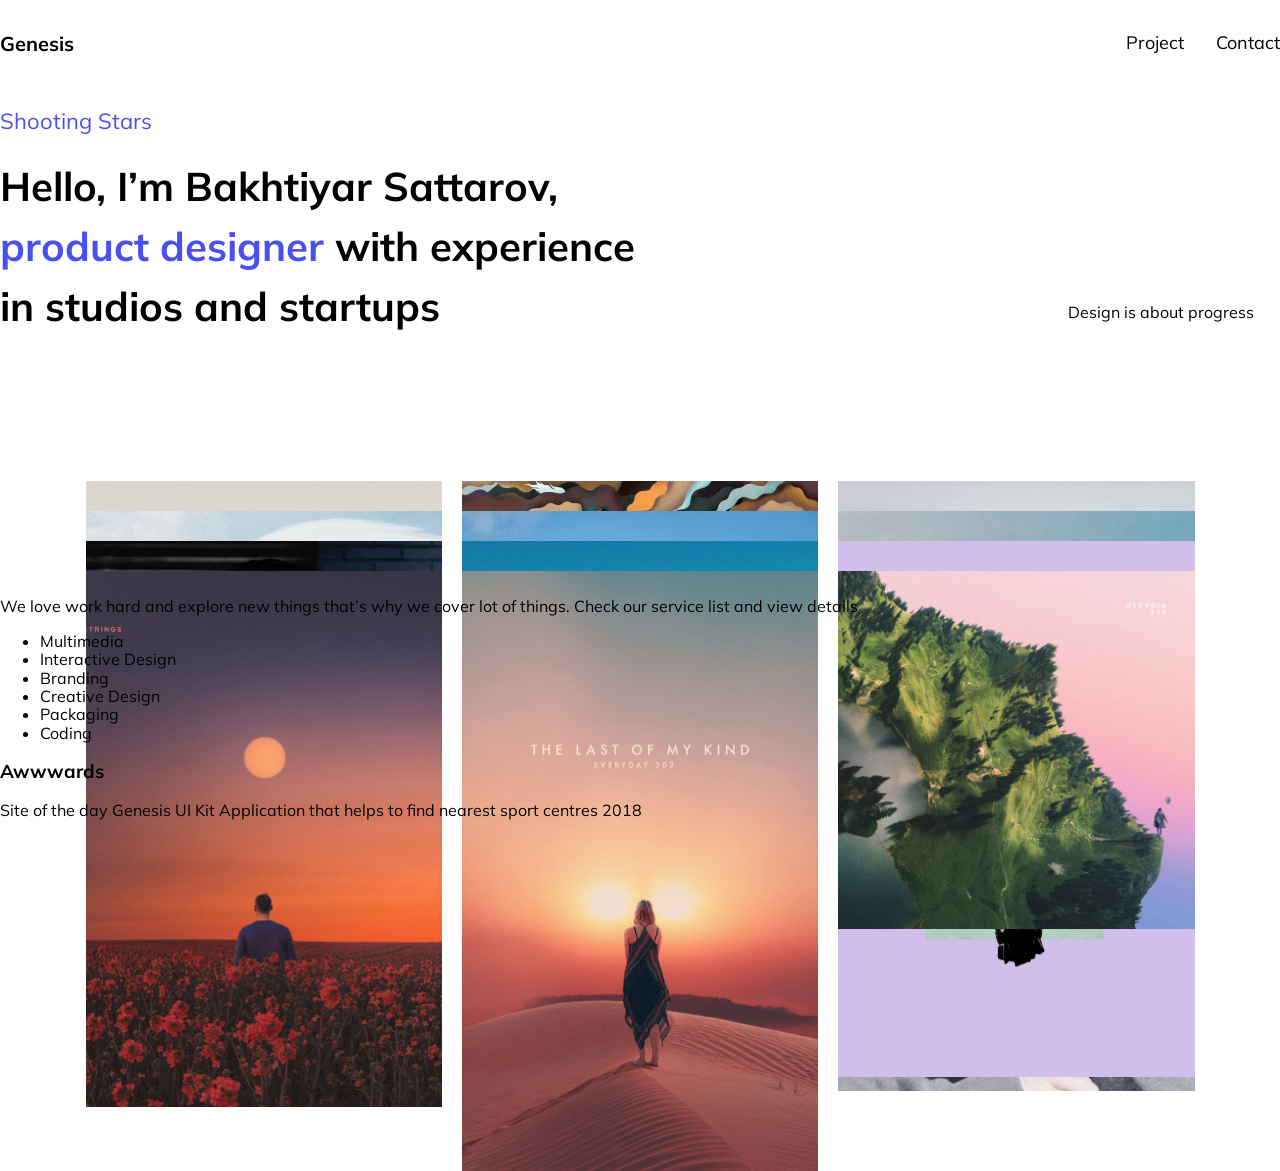
==== index.html @ d1bffe89 "fsdv" ====
<!DOCTYPE html>
<html lang="en">
<head>
    <meta charset="UTF-8">
    <meta name="viewport" content="width=device-width, initial-scale=1.0">
    <title>Genesis portfolio</title>
    <link rel="preconnect" href="https://fonts.googleapis.com">
    <link rel="preconnect" href="https://fonts.googleapis.com">
<link rel="preconnect" href="https://fonts.gstatic.com" crossorigin>
<link href="https://fonts.googleapis.com/css2?family=Montserrat:ital,wght@0,100..900;1,100..900&family=Mulish:ital,wght@0,200..1000;1,200..1000&family=Poppins:ital,wght@0,100;0,200;0,300;0,400;0,500;0,600;0,700;0,800;0,900;1,100;1,200;1,300;1,400;1,500;1,600;1,700;1,800;1,900&family=Ramaraja&family=Roboto:ital,wght@0,100..900;1,100..900&display=swap" rel="stylesheet"><link rel="preconnect" href="https://fonts.gstatic.com" crossorigin>
    <link href="https://fonts.googleapis.com/css2?family=Montserrat:ital,wght@0,100..900;1,100..900&family=Mulish:ital,wght@0,200..1000;1,200..1000&family=Poppins:ital,wght@0,100;0,200;0,300;0,400;0,500;0,600;0,700;0,800;0,900;1,100;1,200;1,300;1,400;1,500;1,600;1,700;1,800;1,900&family=Ramaraja&family=Roboto:ital,wght@0,100..900;1,100..900&display=swap" rel="stylesheet">
    <link rel="stylesheet" href="styles/normalize.css">
    <link rel="stylesheet" href="styles/index.css">
    
  
</head>
<body>
    <nav class="main-nav">
        <div class="container nav-inner">
        <div class="logo">Genesis</div>
        <ul class="nav-links">
            <li><a href="about.html">Project</a></li>
            <li><a href="contact.html">Contact</a></li>
        </ul>
        </div>
    </nav>
    <main class="container">
        <section class="hero">
            <div class="hero-left">
                <p class="subtitle">Shooting Stars</p>
                <h1>Hello, I’m Bakhtiyar Sattarov,<span>
                product designer</span> with experience
                in studios and startups</h1>
            </div>
       
           <div class="hero-right">
            <p>Design is about progress </p>
           </div>
        </section>
        <section class="gallery">
            <div class="main">
            <div class="grid">
                <img class="img1" src="images/img1.png">
                <img class="img2" src="images/img2.png">
                <img class="img3" src="images/img3.png">
                <img class="img4" src="images/img4.png">
                <img class="img5" src="images/img5.png">
                <img class="img6" src="images/img6.png">
                <img class="img7" src="images/img7.png">
                <img class="img8" src="images/img8.png">
                <img class="img9" src="images/img9.png">
                <img class="img10" src="images/img10 (2).png">
                <img class="img11" src="images/img11.png">
                <img class="img12" src="images/img12.png">
             </div>
            </div>
        </section>
        <section class="group">
            <div class="group-top">
           
            <div class="group-text">
                <p>We love work hard and explore new things that’s why we cover lot of things. Check our service list and view details</p>
            </div>
             <div class="group-service">
             <ul>
                <li>Multimedia</li>
                <li>Interactive Design</li>
                <li>Branding</li>
                <li>Creative Design</li>
                <li>Packaging</li>
                <li>Coding</li>
             </ul>
             </div>
            
            </div>
        </section>

    <section class="awards">
        <div class="container"> 
            <div class="awards-group">
                <h3 class="awards-org">Awwwards</h3>
            <div class="award">
                <span>Site of the day</span>
                <span>Genesis UI Kit Application that helps to find nearest sport centres</span>
                <span>2018</span>
            </div></div>
        </div>
        
    

        
          
    </section>
    </main>
            
       

    
              

    
        
    
</body>
</html>
---- styles/index.css ----
body {
  margin: 0;
  font-family: "mulish", sans-serif;
  background-color: white;
}

.main {
  max-width: 1109px;
  padding: 0 23px;
  margin: 0 auto;
}

.main-nav {
  padding: 32px 0;
}

.nav-inner {
  display: flex;
  align-items: center;
  justify-content: space-between;
}

.logo {
  font-weight: 700;
  font-size: 20px;
}

.nav-links {
  display: flex;
  gap: 32px;
  list-style: none;
  padding: 0;
  margin: 0;
}

.nav-links a {
  text-decoration: none;
  color: black;
  font-size: 18px;
}

.hero {
  display: flex;
  justify-content: space-between;
  align-items: flex-start;
  margin-top: 64gipx;
  margin-bottom: 144px;
}

.hero-left {
  width: 635px;
  flex: 0 0 635px;
}

.hero-left h1 {
  font-size: 40px;
  line-height: 60px;
  margin: 0;
}

.hero-left h1 span {
  color: #4A4FF2;
}

.hero-right {
  width: 212px;
  align-self: flex-start;
  padding-top: 200px;
}

.subtitle {
  margin: 0 0 32 0px;
  font-size: 22px;
  color: #4A4FF2;
}

.gallery {
  margin-top: 144px;
}

.gallery .grid {
  display: grid;
  grid-template-columns: repeat(3, 1fr);
  grid-auto-rows: 10px;
  gap: 20px;
}

.grid img {
  width: 100%;
  height: auto;
  display: block;
}

.img1 {
  grid-column: 1;
  grid-row: span 1;
}

/*# sourceMappingURL=index.css.map */
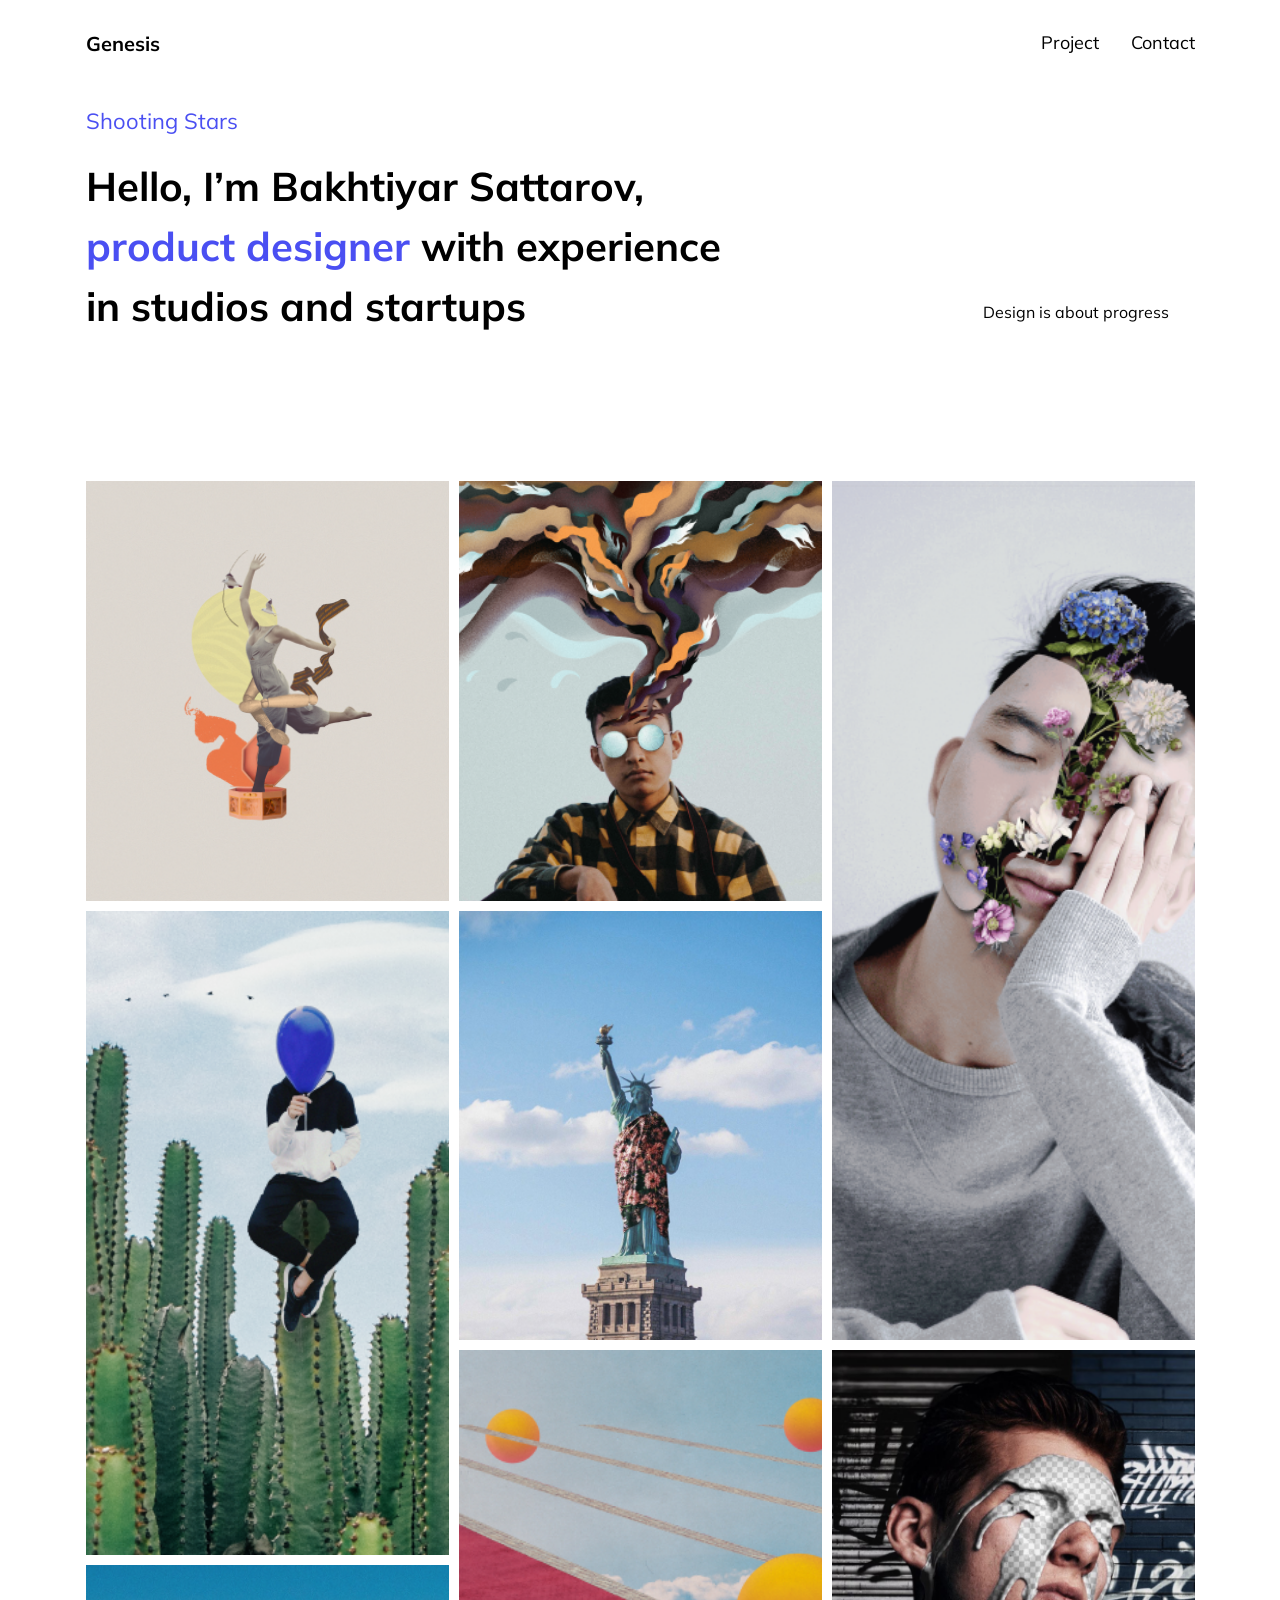
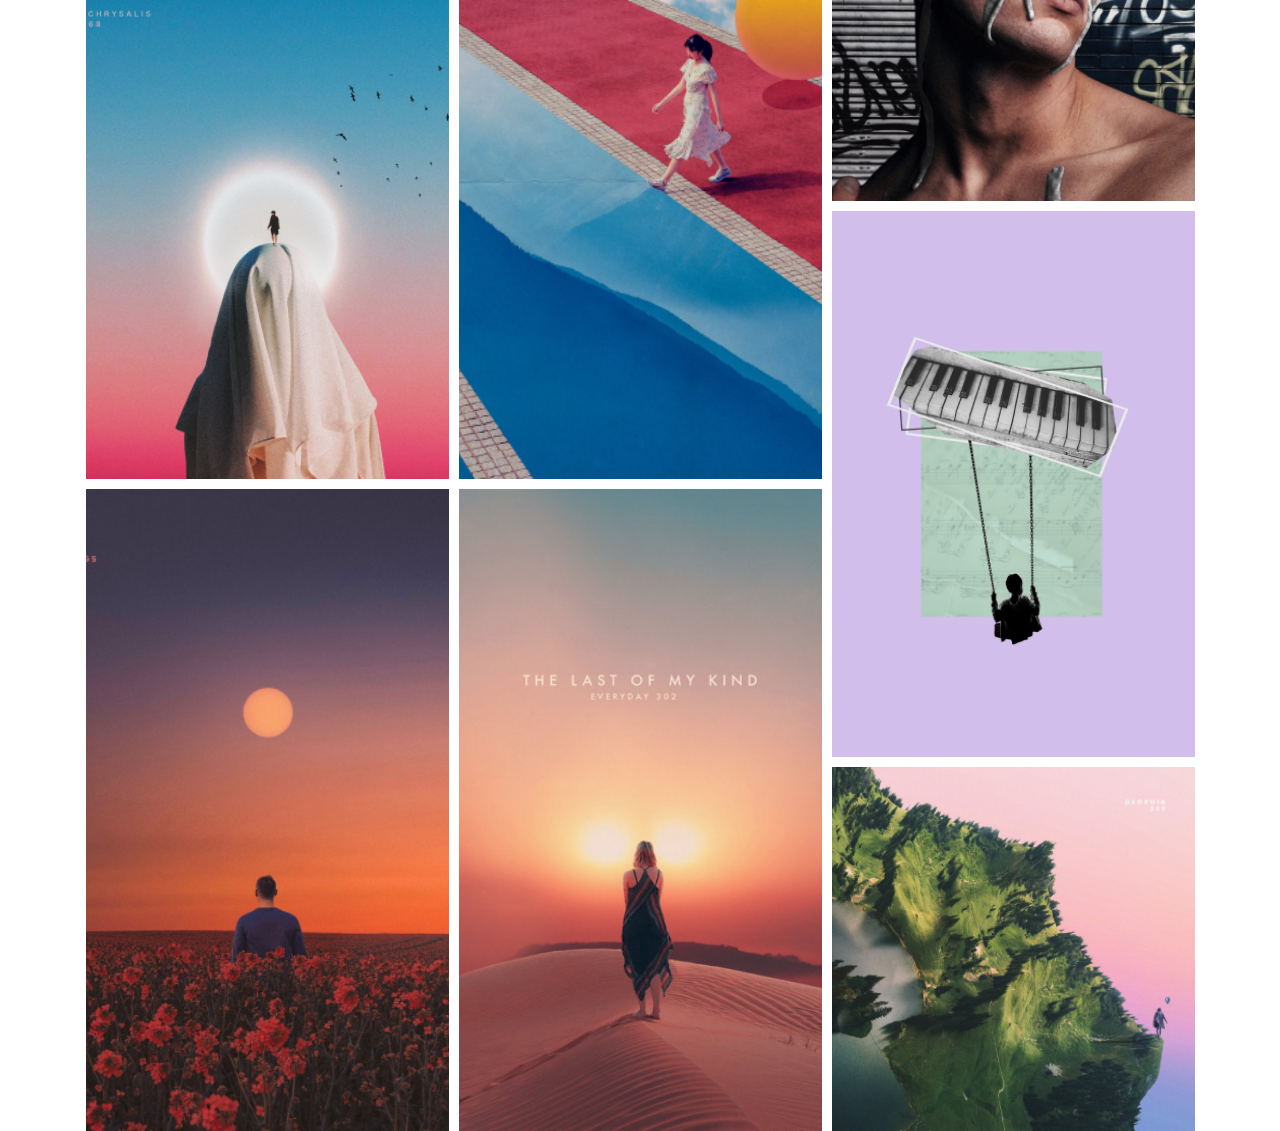
==== commit 2df70360: "improve gallery layout" ====
--- a/index.html
+++ b/index.html
@@ -26,80 +26,41 @@
     </nav>
     <main class="container">
         <section class="hero">
+            <div class="hero-inner">
             <div class="hero-left">
                 <p class="subtitle">Shooting Stars</p>
                 <h1>Hello, I’m Bakhtiyar Sattarov,<span>
                 product designer</span> with experience
                 in studios and startups</h1>
-            </div>
+            </div></div>
        
            <div class="hero-right">
             <p>Design is about progress </p>
            </div>
         </section>
-        <section class="gallery">
-            <div class="main">
-            <div class="grid">
-                <img class="img1" src="images/img1.png">
-                <img class="img2" src="images/img2.png">
-                <img class="img3" src="images/img3.png">
-                <img class="img4" src="images/img4.png">
-                <img class="img5" src="images/img5.png">
-                <img class="img6" src="images/img6.png">
-                <img class="img7" src="images/img7.png">
-                <img class="img8" src="images/img8.png">
-                <img class="img9" src="images/img9.png">
-                <img class="img10" src="images/img10 (2).png">
-                <img class="img11" src="images/img11.png">
-                <img class="img12" src="images/img12.png">
-             </div>
+
+        <section class="grid-position">
+            
+            <div class="grid-container">
+            <div class="img1"><img src="images/img1.png" alt="img"></div>
+             <div class="img2"><img src="images/img2.png" alt="img"></div>
+              <div class="img3"><img src="images/img3.png" alt="img"></div>
+               <div class="img4"><img src="images/img4.png" alt="img"></div>
+                <div class="img5"><img src="images/img5.png" alt="img"></div>
+                <div class="img6"><img src="images/img6 (3).png" alt="img"></div>
+                <div class="img7"><img src="images/img7.png" alt="img"></div>
+                <div class="img8"><img src="images/img6.png" alt="img"></div>
+                <div class="img9"><img src="images/img9.png" alt="img"></div>
+                <div class="img10"><img src="images/img10.png" alt="img"></div>
+                <div class="img11"><img src="images/img11.png" alt="img"></div>
+                <div class="img12"><img src="images/img12.png" alt="img"></div>
             </div>
         </section>
-        <section class="group">
-            <div class="group-top">
-           
-            <div class="group-text">
-                <p>We love work hard and explore new things that’s why we cover lot of things. Check our service list and view details</p>
-            </div>
-             <div class="group-service">
-             <ul>
-                <li>Multimedia</li>
-                <li>Interactive Design</li>
-                <li>Branding</li>
-                <li>Creative Design</li>
-                <li>Packaging</li>
-                <li>Coding</li>
-             </ul>
-             </div>
+    </main>
+</body>
+</html>
+
             
-            </div>
-        </section>
-
-    <section class="awards">
-        <div class="container"> 
-            <div class="awards-group">
-                <h3 class="awards-org">Awwwards</h3>
-            <div class="award">
-                <span>Site of the day</span>
-                <span>Genesis UI Kit Application that helps to find nearest sport centres</span>
-                <span>2018</span>
-            </div></div>
-        </div>
+             
         
-    
-
-        
-          
-    </section>
-    </main>
-            
-       
-
-    
-              
-
-    
-        
-    
-</body>
-</html>+      
--- a/styles/index.css
+++ b/styles/index.css
@@ -4,7 +4,7 @@
   background-color: white;
 }
 
-.main {
+.container {
   max-width: 1109px;
   padding: 0 23px;
   margin: 0 auto;
@@ -74,26 +74,85 @@
   color: #4A4FF2;
 }
 
-.gallery {
+.grid-position {
   margin-top: 144px;
+  width: 100%;
+  justify-content: center;
 }
 
-.gallery .grid {
+.grid-container {
   display: grid;
-  grid-template-columns: repeat(3, 1fr);
-  grid-auto-rows: 10px;
-  gap: 20px;
+  width: 100%;
+  grid-template-columns: repeat(9, 1fr);
+  grid-template-rows: repeat(32 1fr);
+  gap: 10px;
 }
 
-.grid img {
+.grid-container img {
   width: 100%;
-  height: auto;
+  height: 100%;
   display: block;
+  object-fit: cover;
 }
 
 .img1 {
-  grid-column: 1;
-  grid-row: span 1;
+  grid-column: 1/4;
+  grid-row: 1/2;
+}
+
+.img2 {
+  grid-column: 4/7;
+  grid-row: 1/2;
+}
+
+.img3 {
+  grid-column: 7/10;
+  grid-row: 1/3;
+}
+
+.img4 {
+  grid-column: 1/4;
+  grid-row: 2/4;
+}
+
+.img5 {
+  grid-column: 4/7;
+  grid-row: 2/3;
+}
+
+.img6 {
+  grid-column: 7/10;
+  grid-row: 3/5;
+}
+
+.img7 {
+  grid-column: 1/4;
+  grid-row: 4/6;
+}
+
+.img8 {
+  grid-column: 4/7;
+  grid-row: 3/6;
+}
+
+.img9 {
+  grid-column: 7/10;
+  grid-row: 5/7;
+}
+
+.img10 {
+  grid-column: 1/4;
+  grid-row: 6/8;
+}
+
+.img11 {
+  grid-column: 4/7;
+  grid-row: 6/8;
+}
+
+.img12 {
+  grid-column: 7/10;
+  grid-row: 7/8;
 }
 
 /*# sourceMappingURL=index.css.map */
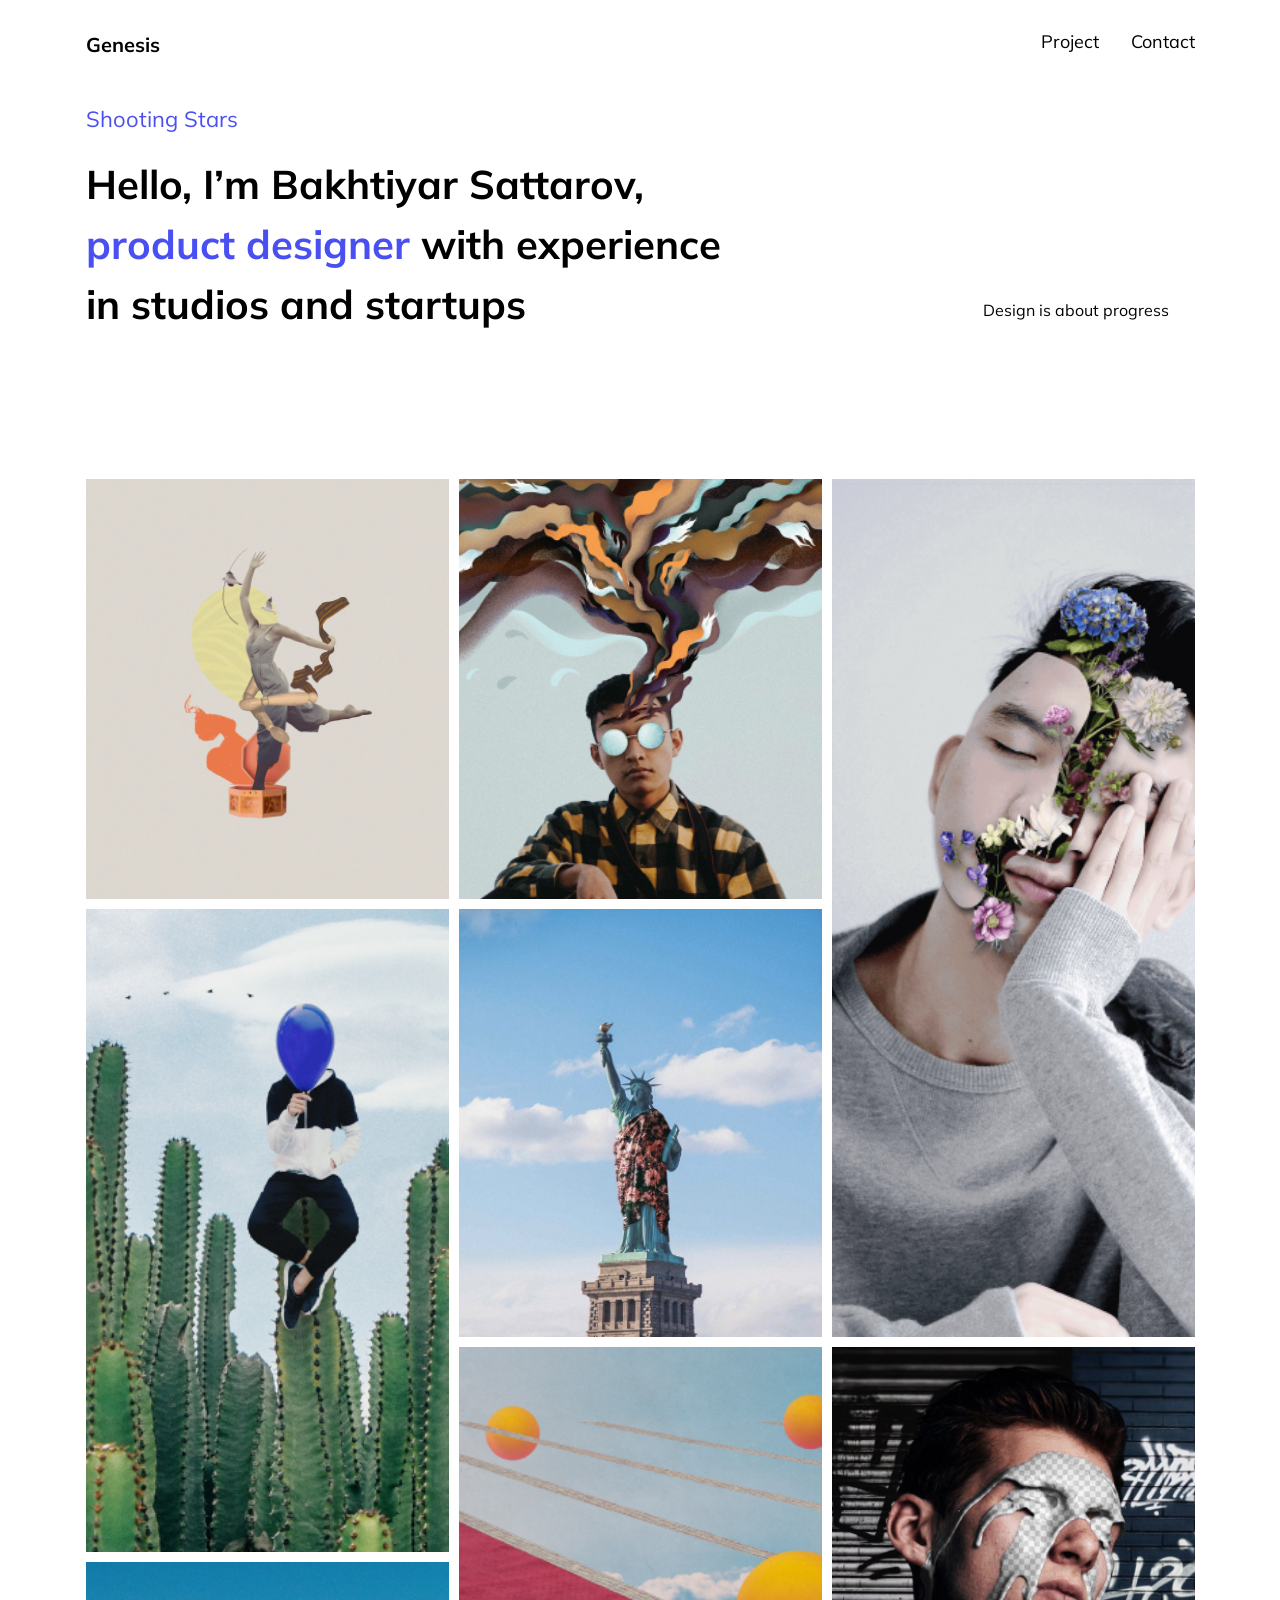
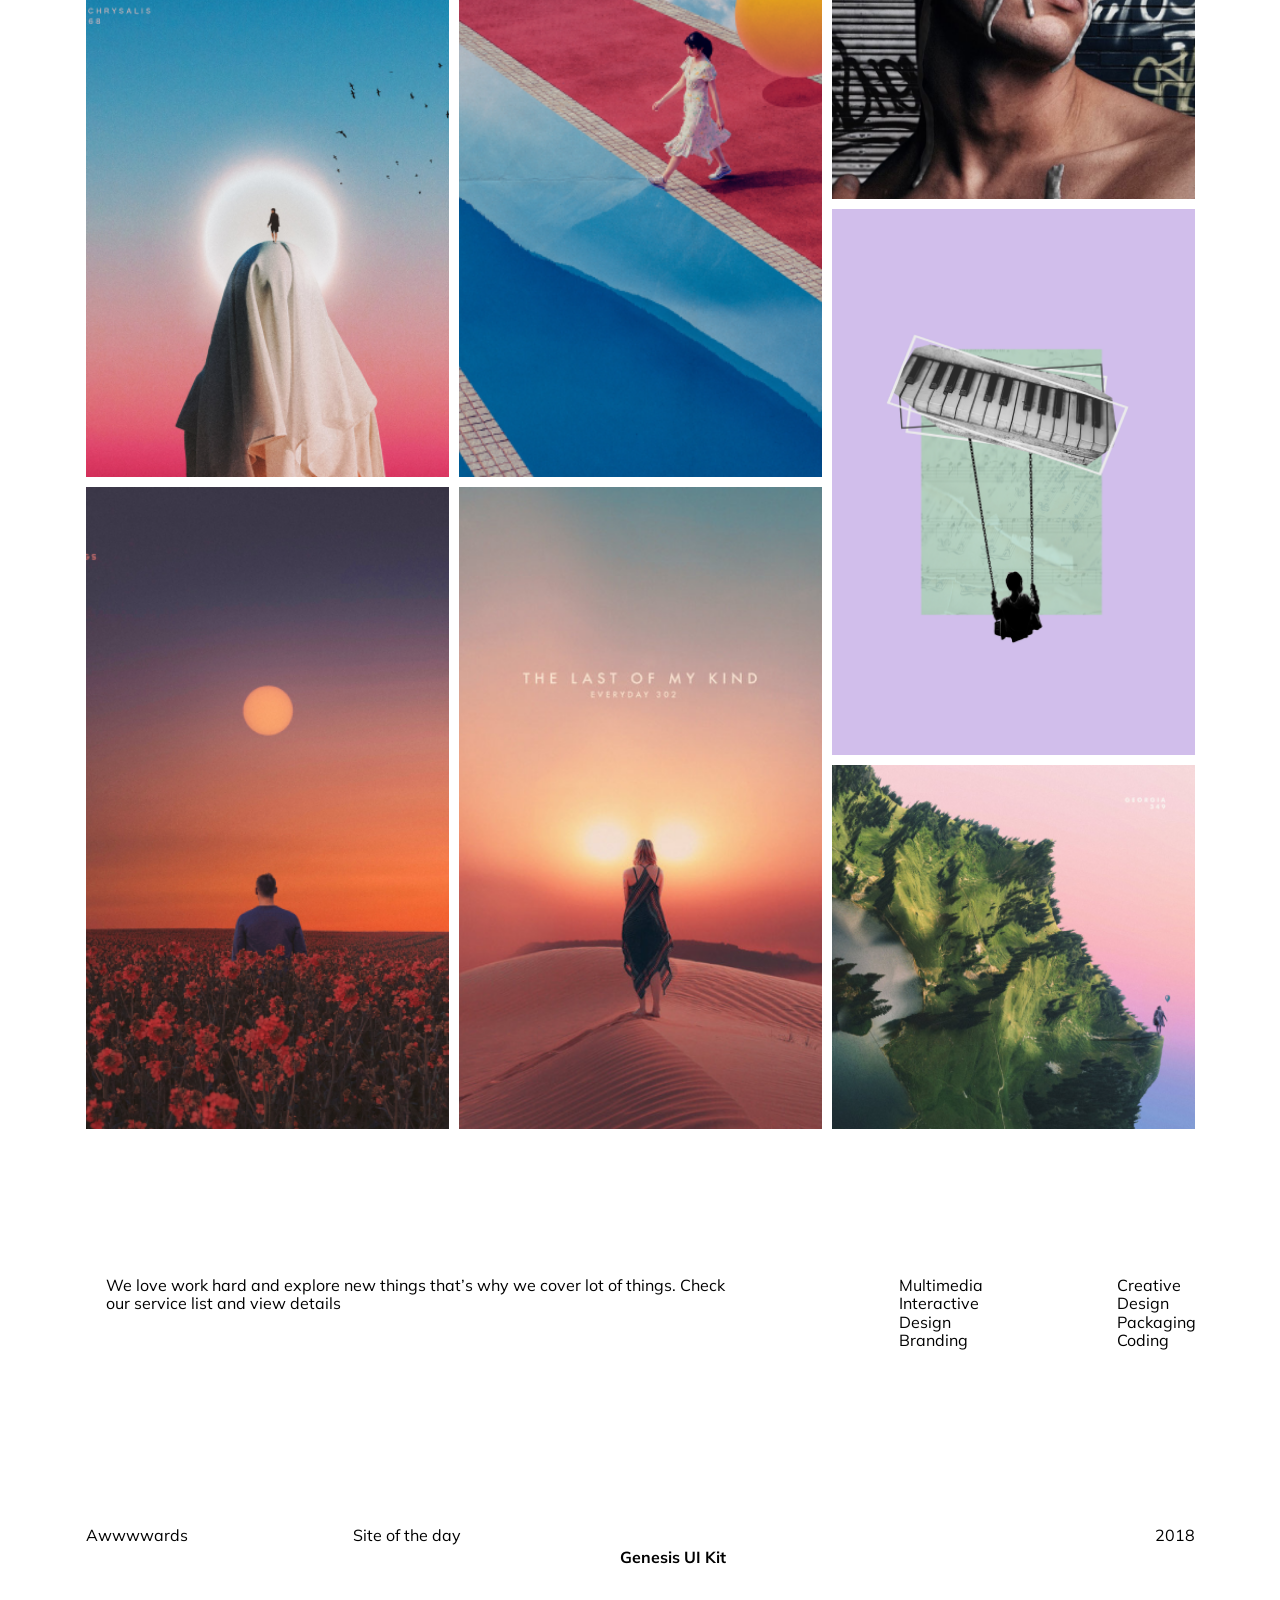
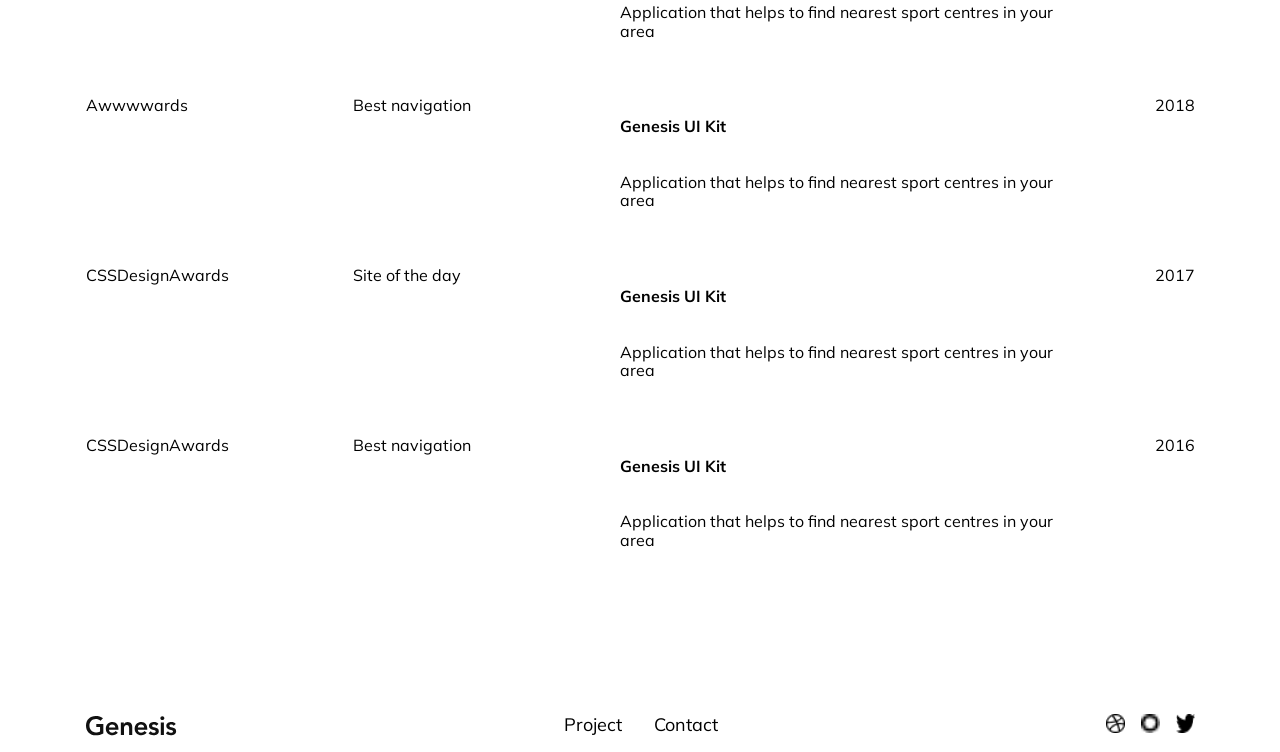
==== commit 803c1f9c: "footer and layout mostley done" ====
--- a/index.html
+++ b/index.html
@@ -55,7 +55,116 @@
                 <div class="img11"><img src="images/img11.png" alt="img"></div>
                 <div class="img12"><img src="images/img12.png" alt="img"></div>
             </div>
+       </section>
+
+
+
+
+
+
+
+
+
+         <section class="about">
+            <div class="about_text">
+                <p>We love work hard and explore new things that’s why we cover lot of things. Check our service list and view details</p>
+
+                <ul class="service1">
+                    <li>Multimedia</li>
+                    <li>Interactive Design</li>
+                    <li>Branding</li>
+                </ul>
+                <ul class="service2">
+                     <li>Creative Design</li>
+                    <li>Packaging</li>
+                    <li>Coding</li>
+                </ul>
+            </div>
+         </section>
+         
+         
+       
+        <section class="awards">
+            <div class="award-row">
+                <span class="Award-org">Awwwwards</span>
+                <span class="award-type">Site of the day</span> 
+
+                <h4>Genesis UI Kit</h4>
+                <p>Application that helps to find nearest sport centres
+                in your area</p>
+            <span class="award-year">2018</span>
+         </div>
+
+        
+         
+            <div class="award-row">
+                <span class="Award-org">Awwwwards</span>
+                <span class="award-type">Best navigation</span> 
+
+                <h4>Genesis UI Kit</h4>
+                <p>Application that helps to find nearest sport centres
+                in your area</p>
+            <span class="award-year">2018</span>
+         </div>
+         
+         
+        
+
+
+            <div class="award-row">
+                <span class="Award-org">CSSDesignAwards</span>
+                <span class="award-type">Site of the day</span> 
+
+                <h4>Genesis UI Kit</h4>
+                <p>Application that helps to find nearest sport centres
+                in your area</p>
+            <span class="award-year">2017</span>
+         </div>
+         
+        
+            <div class="award-row">
+                <span class="Award-org">CSSDesignAwards</span>
+                <span class="award-type">Best navigation</span> 
+
+                <h4>Genesis UI Kit</h4>
+                <p>Application that helps to find nearest sport centres
+                in your area</p>
+            <span class="award-year">2016</span>
+         </div>
+          
         </section>
+
+
+
+
+
+<footer class="main-footer">
+    <div class="container-footer-inner">
+        <div class="footer-logo">
+            <img src="images/Logo.svg" alt="logo">
+        </div>
+
+        <ul class="footer-links">
+            <li><a href="about.html">Project</a></li>
+            <li><a href="contact.html">Contact</a></li>
+        </ul>
+    
+        <div class="footer-social">
+            <a href="#"><img src="images/dribbble-logo.png" alt="dribbble-logo"></a>
+            <a href="#"><img src="images/Shape.png" alt="Shape-logo"></a>
+            <a href="#"><img src="images/twitter-logo-silhouette.png" alt="twitter-logo-silhouette"></a>
+        </div>
+    </div>
+</footer>
+         
+         
+         
+
+        
+
+
+
+
     </main>
 </body>
 </html>
--- a/styles/index.css
+++ b/styles/index.css
@@ -23,6 +23,8 @@
 .logo {
   font-weight: 700;
   font-size: 20px;
+  width: 90px;
+  height: 19px;
 }
 
 .nav-links {
@@ -155,4 +157,118 @@
   grid-row: 7/8;
 }
 
+.award-row {
+  display: grid;
+  grid-template-columns: 1fr 1fr 2fr 80px;
+  column-gap: 40px;
+  padding: 20px 0;
+  align-items: start;
+}
+
+.award-org {
+  grid-column: 1;
+  grid-row: 1;
+}
+
+.award-type {
+  grid-column: 2;
+  grid-row: 1;
+}
+
+.award-row h4 {
+  grid-column: 3;
+  grid-row: 1;
+}
+
+.award-row p {
+  grid-column: 3;
+  grid-row: 2;
+}
+
+.award-year {
+  grid-column: 4;
+  grid-row: 1;
+  justify-self: end;
+}
+
+.about {
+  display: grid;
+  grid-template-columns: 635px 1fr 1fr;
+  column-gap: 80px;
+  align-items: center;
+  margin-top: 91px;
+  margin-bottom: 101px;
+  min-width: 1109px;
+  padding: 40px 20px;
+}
+
+.about_text {
+  display: grid;
+  grid-template-columns: 635px auto auto;
+  gap: 94px;
+}
+
+.service1 .service2 {
+  list-style: none;
+  padding: 0;
+  margin: 0;
+  gap: 70px;
+}
+
+.service1 {
+  margin-left: 24px;
+}
+
+.container {
+  max-width: 1109px;
+  padding: 0 23px;
+  margin: 0 auto;
+}
+
+.main-footer {
+  margin-top: 114px;
+}
+
+.container-footer-inner {
+  display: flex;
+  align-items: center;
+  justify-content: space-between;
+}
+
+.footer-logo {
+  font-weight: 700;
+  font-size: 20px;
+  width: 90px;
+  height: 19px;
+}
+
+.footer-links a {
+  text-decoration: none;
+  font-weight: 67px;
+  color: black;
+  font-size: 18px;
+}
+
+.footer-links {
+  display: flex;
+  gap: 32px;
+  padding: 0;
+  margin: o;
+}
+
+ul {
+  list-style: none;
+}
+
+.footer-social {
+  display: flex;
+  gap: 16px;
+  align-items: center;
+}
+
+.footer-social img {
+  width: 19px;
+  height: 19px;
+}
+
 /*# sourceMappingURL=index.css.map */
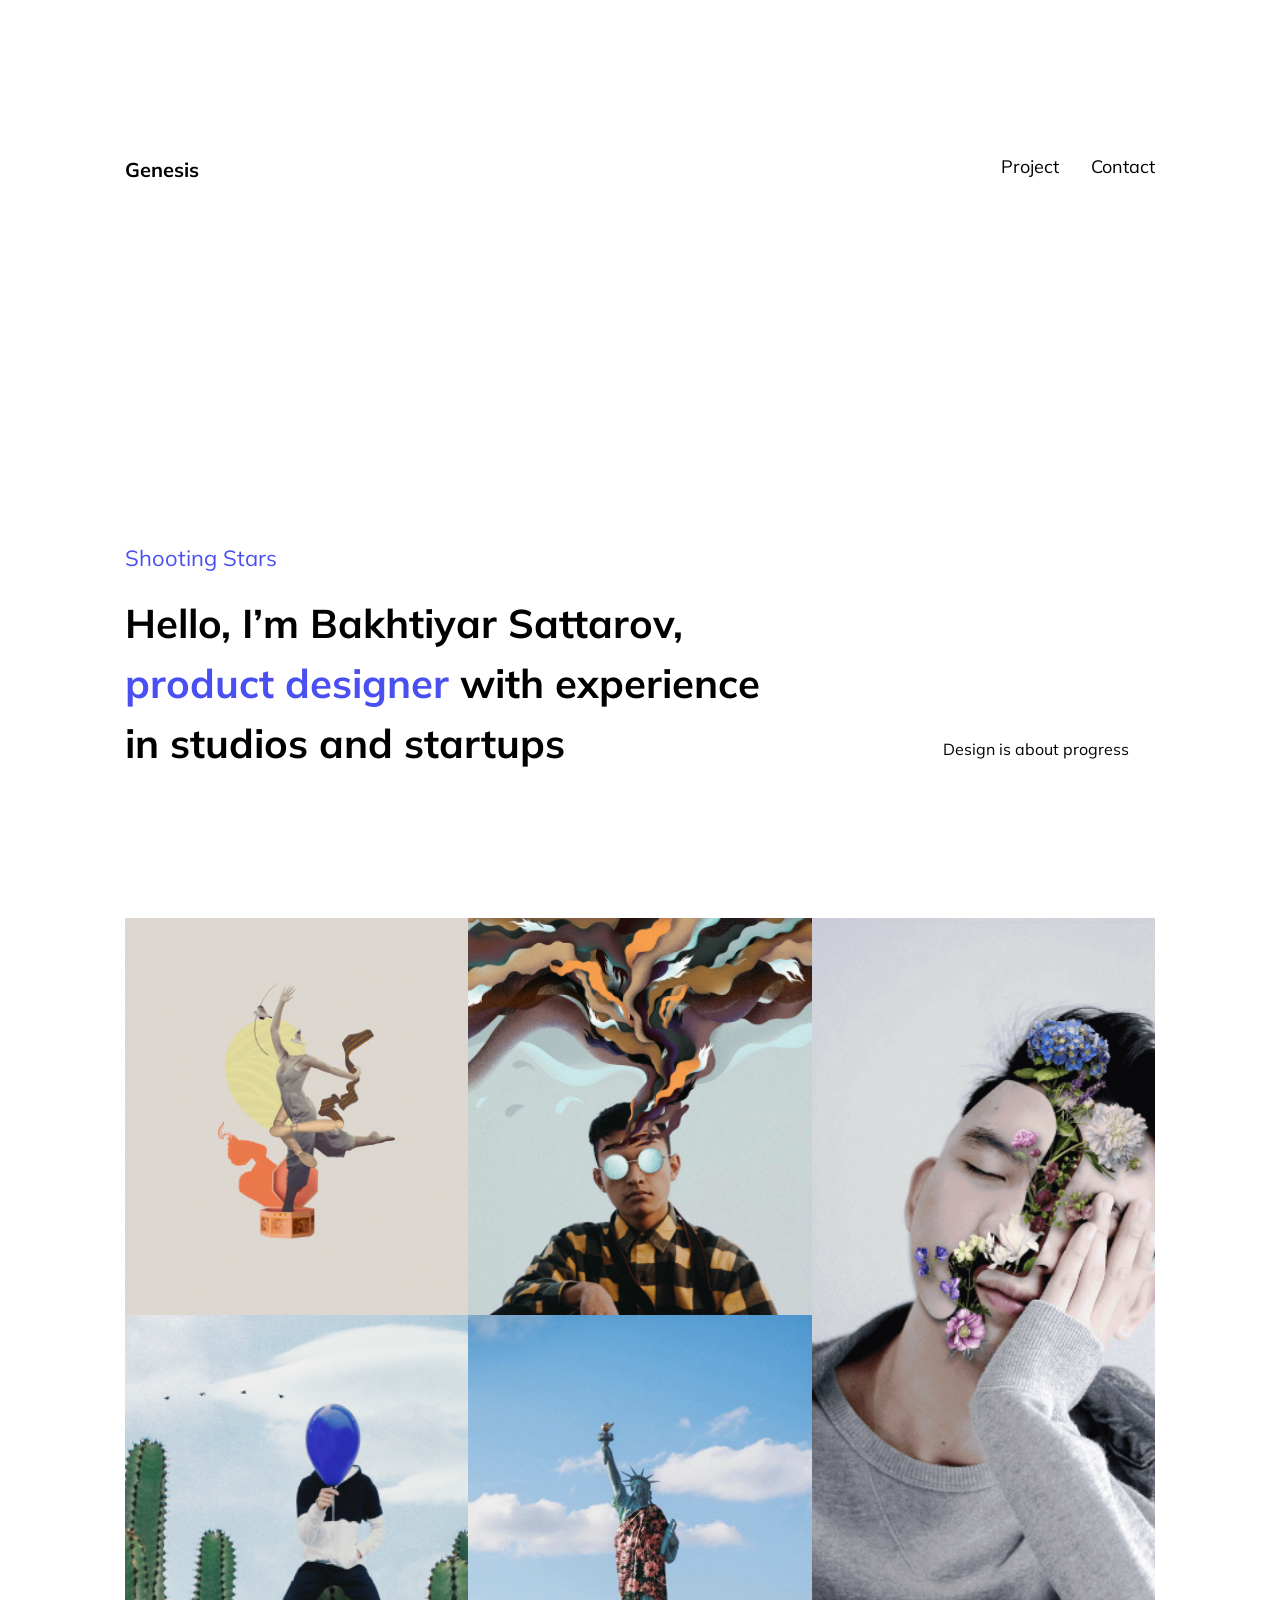
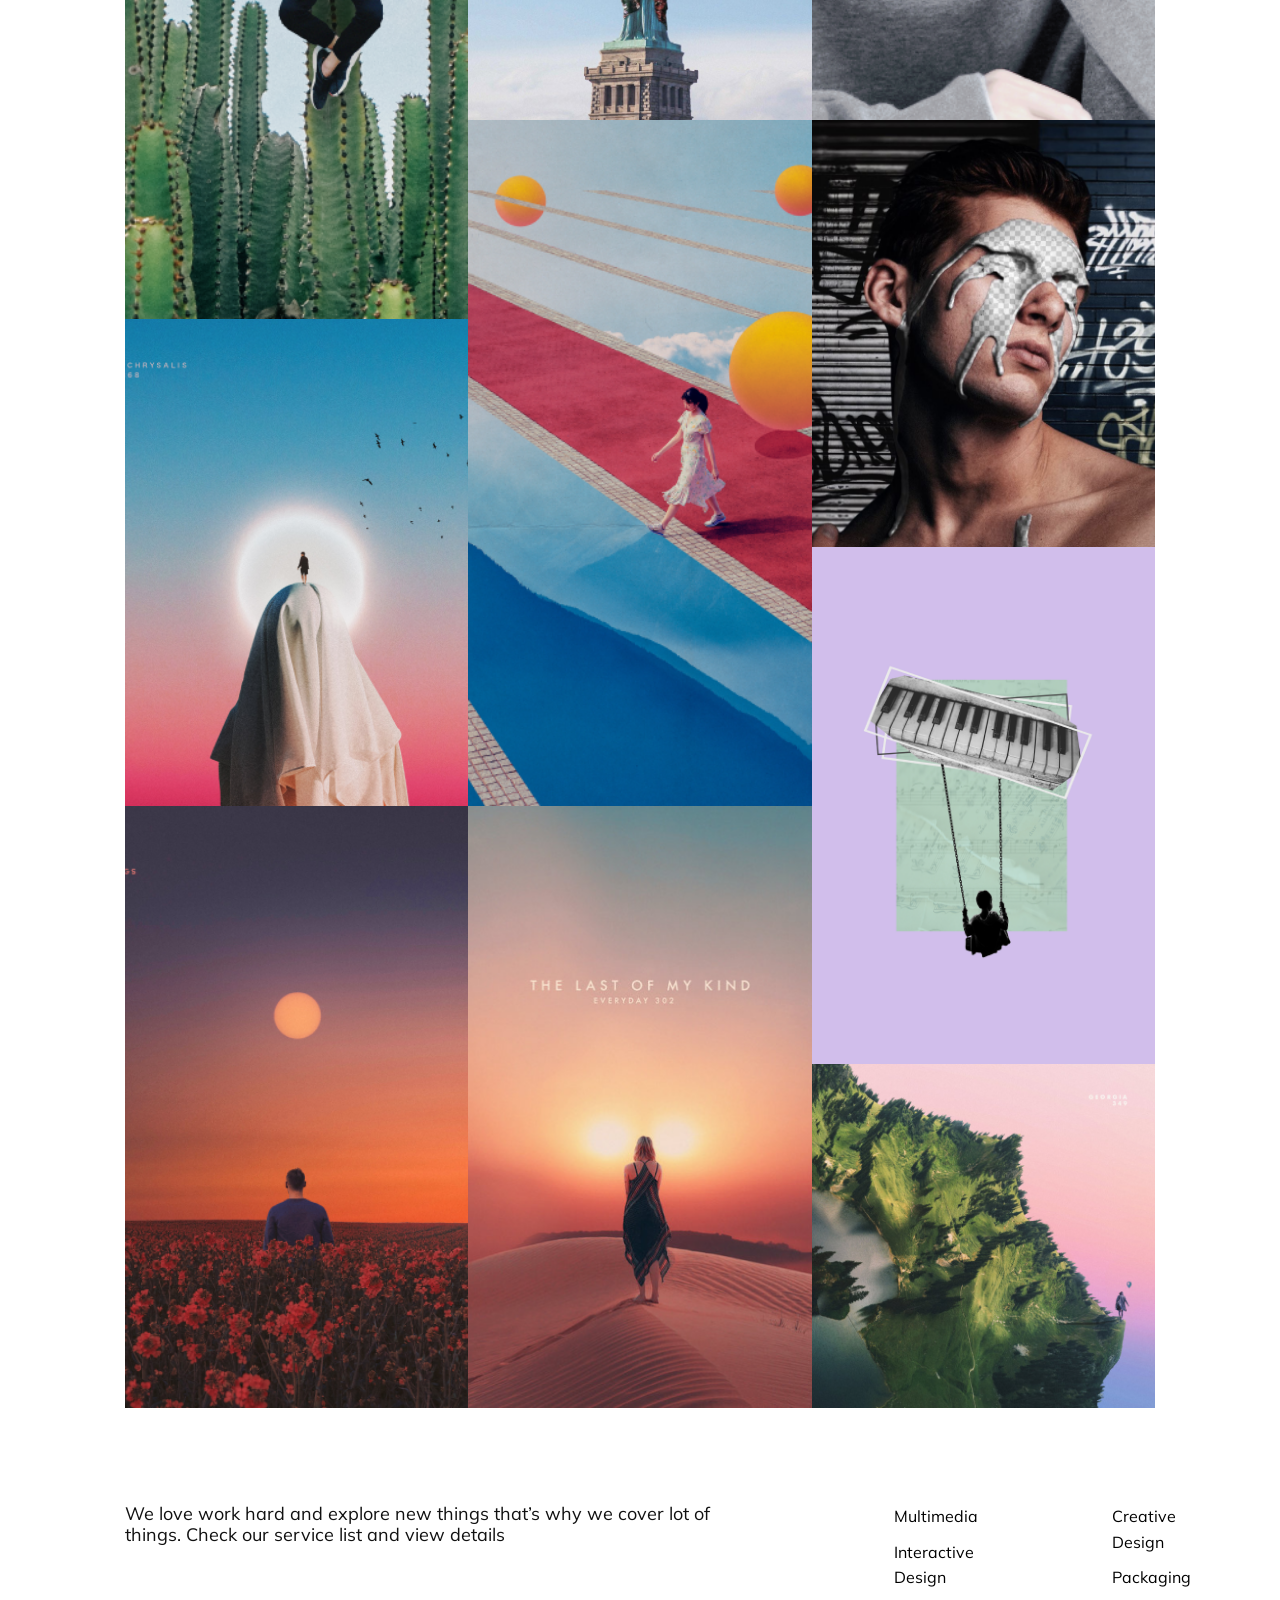
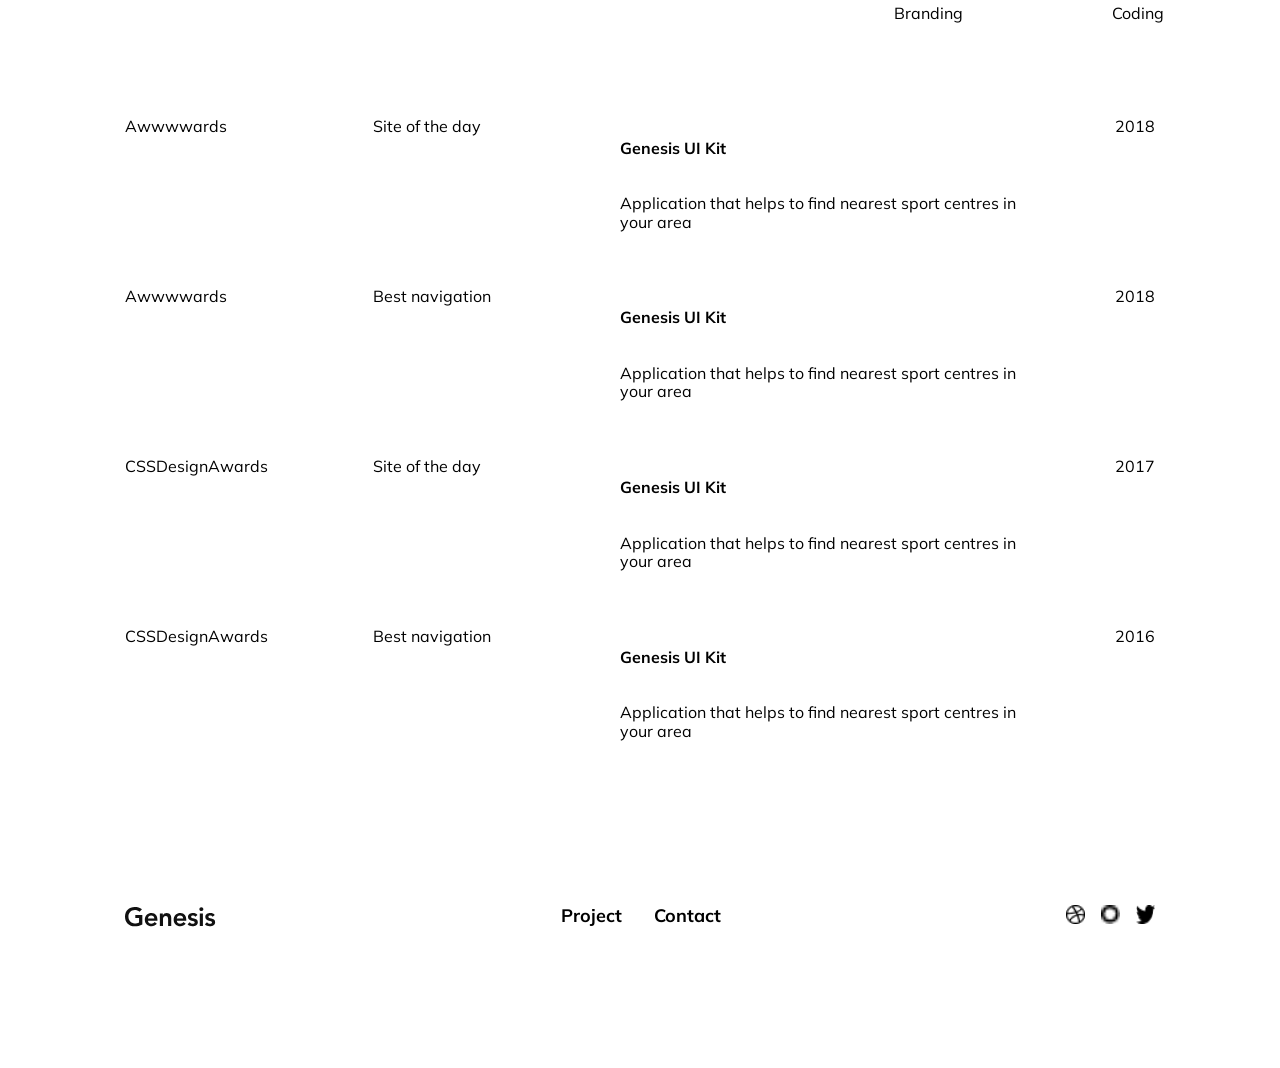
==== commit 9fe8d77d: "Finished Genesis Portfolie" ====
--- a/index.html
+++ b/index.html
@@ -10,7 +10,7 @@
 <link href="https://fonts.googleapis.com/css2?family=Montserrat:ital,wght@0,100..900;1,100..900&family=Mulish:ital,wght@0,200..1000;1,200..1000&family=Poppins:ital,wght@0,100;0,200;0,300;0,400;0,500;0,600;0,700;0,800;0,900;1,100;1,200;1,300;1,400;1,500;1,600;1,700;1,800;1,900&family=Ramaraja&family=Roboto:ital,wght@0,100..900;1,100..900&display=swap" rel="stylesheet"><link rel="preconnect" href="https://fonts.gstatic.com" crossorigin>
     <link href="https://fonts.googleapis.com/css2?family=Montserrat:ital,wght@0,100..900;1,100..900&family=Mulish:ital,wght@0,200..1000;1,200..1000&family=Poppins:ital,wght@0,100;0,200;0,300;0,400;0,500;0,600;0,700;0,800;0,900;1,100;1,200;1,300;1,400;1,500;1,600;1,700;1,800;1,900&family=Ramaraja&family=Roboto:ital,wght@0,100..900;1,100..900&display=swap" rel="stylesheet">
     <link rel="stylesheet" href="styles/normalize.css">
-    <link rel="stylesheet" href="styles/index.css">
+    <link rel="stylesheet" href="scss/style.css">
     
   
 </head>
@@ -58,15 +58,9 @@
        </section>
 
 
-
-
-
-
-
-
-
-         <section class="about">
-            <div class="about_text">
+        <section class="about">
+            <div class:="container">
+            <div class="about-text">
                 <p>We love work hard and explore new things that’s why we cover lot of things. Check our service list and view details</p>
 
                 <ul class="service1">
@@ -80,6 +74,8 @@
                     <li>Coding</li>
                 </ul>
             </div>
+            </div>
+            
          </section>
          
          
@@ -107,11 +103,7 @@
             <span class="award-year">2018</span>
          </div>
          
-         
-        
-
-
-            <div class="award-row">
+             <div class="award-row">
                 <span class="Award-org">CSSDesignAwards</span>
                 <span class="award-type">Site of the day</span> 
 
--- a/scss/style.css
+++ b/scss/style.css
@@ -0,0 +1,388 @@
+body {
+  margin: 0;
+  font-family: "mulish", sans-serif;
+  background-color: #ffffff;
+}
+
+.container {
+  max-width: 1200px;
+  padding: 125px;
+  margin: 0 auto;
+}
+
+.main-nav {
+  padding: 32px 0;
+}
+
+.nav-inner {
+  display: flex;
+  align-items: center;
+  justify-content: space-between;
+}
+
+.logo {
+  font-weight: 700;
+  font-size: 20px;
+  width: 90px;
+  height: 19px;
+}
+
+.nav-links {
+  display: flex;
+  gap: 32px;
+  list-style: none;
+  padding: 0;
+  margin: 0;
+}
+
+.nav-links a {
+  text-decoration: none;
+  color: black;
+  font-size: 18px;
+}
+
+.hero {
+  display: flex;
+  justify-content: space-between;
+  align-items: flex-start;
+  margin-top: 64px;
+  margin-bottom: 144px;
+}
+
+.hero-left {
+  width: 635px;
+  flex: 0 0 635px;
+}
+
+.hero-left h1 {
+  font-size: 40px;
+  line-height: 60px;
+  margin: 0;
+}
+
+.hero-left h1 span {
+  color: #4A4FF2;
+}
+
+.hero-right {
+  width: 212px;
+  align-self: flex-start;
+  padding-top: 200px;
+}
+
+.subtitle {
+  margin: 0 0 32 0px;
+  font-size: 22px;
+  color: #4A4FF2;
+}
+
+.grid-position {
+  margin-top: 144px;
+  width: 100%;
+  justify-content: center;
+}
+
+.grid-container {
+  display: grid;
+  width: 100%;
+  grid-template-columns: repeat(9, 1fr);
+  grid-template-rows: repeat(32 1fr);
+  gap: 1fr 1fr 2fr 80px;
+}
+
+.grid-container img {
+  width: 100%;
+  height: 100%;
+  display: block;
+  -o-object-fit: cover;
+     object-fit: cover;
+}
+
+.img1 {
+  grid-column: 1/4;
+  grid-row: 1/2;
+}
+
+.img2 {
+  grid-column: 4/7;
+  grid-row: 1/2;
+}
+
+.img3 {
+  grid-column: 7/10;
+  grid-row: 1/3;
+}
+
+.img4 {
+  grid-column: 1/4;
+  grid-row: 2/4;
+}
+
+.img5 {
+  grid-column: 4/7;
+  grid-row: 2/3;
+}
+
+.img6 {
+  grid-column: 7/10;
+  grid-row: 3/5;
+}
+
+.img7 {
+  grid-column: 1/4;
+  grid-row: 4/6;
+}
+
+.img8 {
+  grid-column: 4/7;
+  grid-row: 3/6;
+}
+
+.img9 {
+  grid-column: 7/10;
+  grid-row: 5/7;
+}
+
+.img10 {
+  grid-column: 1/4;
+  grid-row: 6/8;
+}
+
+.img11 {
+  grid-column: 4/7;
+  grid-row: 6/8;
+}
+
+.img12 {
+  grid-column: 7/10;
+  grid-row: 7/8;
+}
+
+.award-row {
+  display: grid;
+  grid-template-columns: 1fr 1fr 2fr 80px;
+  -moz-column-gap: 40px;
+       column-gap: 40px;
+  padding: 20px 0;
+  align-items: start;
+}
+
+.award-org {
+  grid-column: 1;
+  grid-row: 1;
+}
+
+.award-type {
+  grid-column: 2;
+  grid-row: 1;
+}
+
+.award-row h4 {
+  grid-column: 3;
+  grid-row: 1;
+}
+
+.award-row p {
+  grid-column: 3;
+  grid-row: 2;
+}
+
+.award-year {
+  grid-column: 4;
+  grid-row: 1;
+  justify-self: end;
+}
+
+.about {
+  margin-top: 96px;
+  margin-bottom: 61px;
+}
+
+.about .container {
+  display: block;
+  grid-template-columns: 635px 1fr;
+  align-items: start;
+}
+
+.about-text {
+  display: grid;
+  grid-template-columns: 635px 1fr 1fr;
+  align-items: start;
+  margin-top: 10px;
+  -moz-column-gap: 94px;
+       column-gap: 94px;
+}
+
+.about-text p {
+  color: #111111;
+  font-size: 18px;
+  margin: 0;
+}
+
+.service1,
+.service2 {
+  list-style: none;
+  line-height: 1.2;
+  margin: 0;
+}
+
+.service1 li,
+.service2 li {
+  font-size: 16px;
+  line-height: 1.6;
+  margin-bottom: 10px;
+}
+
+.project-image img {
+  display: block;
+  width: 100%;
+  height: auto;
+  margin: 40px auto 45px;
+}
+
+.project-text p {
+  font-size: 16px;
+  color: #111111;
+  line-height: 26px;
+  margin: 0;
+}
+
+.main-nav .project-container {
+  display: flex;
+  justify-content: space-between;
+  align-items: center;
+  padding: 32px 125px;
+}
+
+.nav-links {
+  display: flex;
+  gap: 32px;
+}
+
+.main-footer {
+  margin-top: 114px;
+}
+
+.container-footer-inner {
+  display: flex;
+  align-items: center;
+  justify-content: space-between;
+}
+
+.footer-logo {
+  font-weight: 700;
+  font-size: 20px;
+  width: 90px;
+  height: 19px;
+}
+
+.footer-links a {
+  text-decoration: none;
+  font-weight: 700;
+  color: #000000;
+  font-size: 18px;
+}
+
+.footer-links {
+  display: flex;
+  gap: 32px;
+  padding: 0;
+  margin: o;
+}
+
+ul {
+  list-style: none;
+}
+
+.footer-social {
+  display: flex;
+  gap: 16px;
+  align-items: center;
+}
+
+.footer-social img {
+  width: 19px;
+  height: 19px;
+}
+
+.contact-top {
+  display: grid;
+  grid-template-columns: 400px 1fr;
+  align-items: start;
+  -moz-column-gap: 180px;
+       column-gap: 180px;
+  justify-content: center;
+}
+
+.contact-left {
+  width: 100%;
+  max-width: 350px;
+}
+
+.contact-left h1 {
+  font-size: 40px;
+  line-height: 1.2;
+  margin: 0 0 22px 0;
+}
+
+.contact-left p {
+  font-size: 16px;
+  line-height: 1.6;
+  color: #111111;
+  margin: 0;
+}
+
+.contact-form {
+  width: 100%;
+  max-width: 445px;
+}
+
+.contact-form form {
+  display: flex;
+  flex-direction: column;
+  gap: 40px;
+}
+
+.contact-form input,
+.contact-form textarea {
+  width: 100%;
+  border: none;
+  border-bottom: 1px solid #d8d8d8;
+  padding: 0 0 16px 0;
+  font-size: 16px;
+  outline: none;
+}
+
+.contact-form textarea {
+  resize: none;
+  min-height: 37px;
+}
+
+.contact-form button {
+  width: 125px;
+  height: 50px;
+  border: none;
+  background-color: #4a4ff2;
+  color: white;
+  font-size: 16px;
+  cursor: pointer;
+}
+
+.contact-page {
+  margin-top: 96px;
+}
+
+.contact-map {
+  margin-top: 120px;
+}
+
+.contact-map img {
+  width: 100%;
+  display: block;
+}
+
+.main-nav .container {
+  display: flex;
+  justify-content: space-between;
+  align-items: center;
+}/*# sourceMappingURL=style.css.map */
